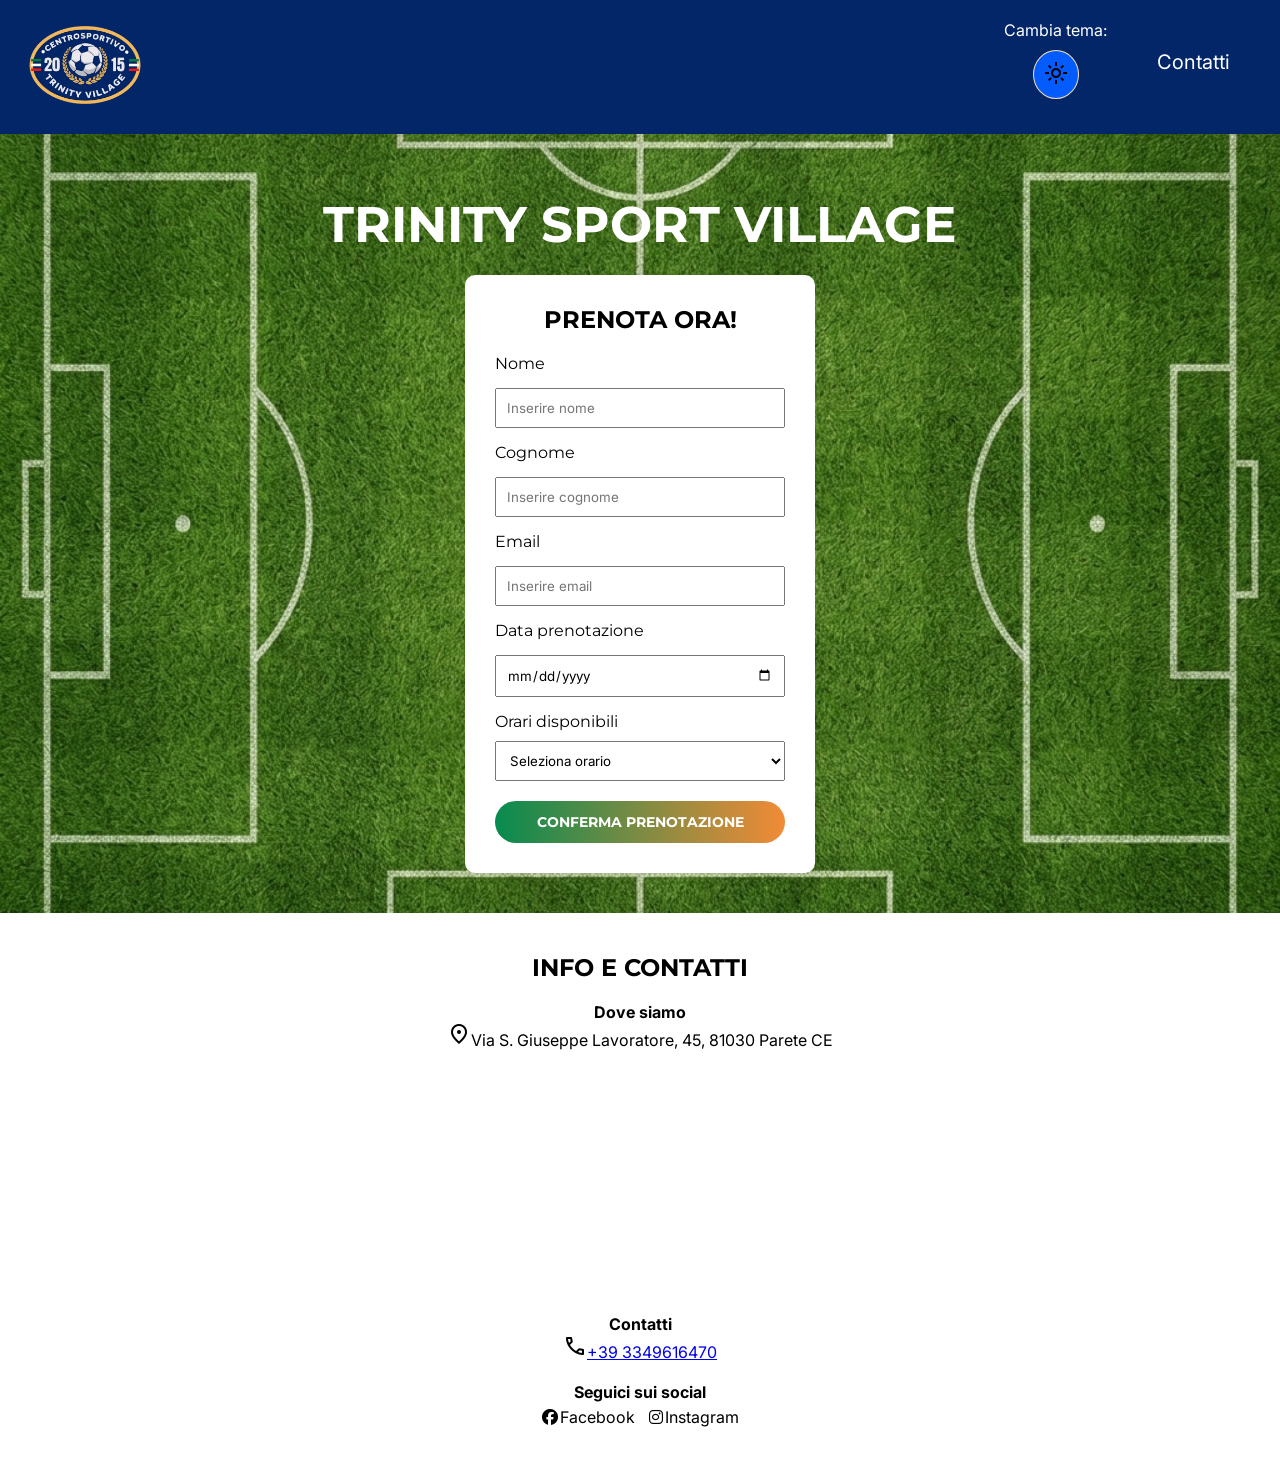
==== index.html @ fc00797b "fixare la section contact" ====
<!doctype html>
<html lang="it">
  <head>
    <meta charset="UTF-8" />
    <meta name="viewport" content="width=device-width, initial-scale=1.0" />
    <title>Trinity Sport Village</title>
    <!-- FONTS -->
    <link rel="preconnect" href="https://fonts.googleapis.com" />
    <link rel="preconnect" href="https://fonts.gstatic.com" crossorigin />
    <link
      href="https://fonts.googleapis.com/css2?family=Inter:wght@400;500&family=Montserrat:wght@600;800&display=swap"
      rel="stylesheet"
    />
    <!-- LOGO -->
    <link
      rel="stylesheet"
      href="https://fonts.googleapis.com/css2?family=Material+Symbols+Outlined:opsz,wght,FILL,GRAD@24,400,0,0"
    />
    <link
      rel="stylesheet"
      href="https://cdnjs.cloudflare.com/ajax/libs/font-awesome/6.7.2/css/all.min.css"
    />
    <link rel="stylesheet" href="assets/css/style.css" />
    <script type="module" src="assets/js/script.js"></script>
  </head>
  <body>
    <header>
      <!-- NAV-BAR -->
      <div class="nav-bar">
        <img src="assets/img/logo.png" alt="logo sito web" />
        <a href="#contatti" class="contacts-navbar">Contatti</a>
        <!-- CAMBIA TEMA -->
        <div class="day-night">
          <p>Cambia tema:</p>
          <button class="day">
            <span class="material-symbols-outlined">light_mode</span>
          </button>
        </div>
      </div>
    </header>
    <main>
      <h1>TRINITY SPORT VILLAGE</h1>
      <form class="reserve">
        <h2>PRENOTA ORA!</h2>
        <!-- NOME -->
        <label for="nameUser">Nome</label>
        <input
          type="text"
          name="nameUser"
          id="nameUser"
          placeholder="Inserire nome"
        />
        <!-- COGNOME -->
        <label for="surnameUser">Cognome</label>
        <input
          type="text"
          name="surnameUser"
          id="surnameUser"
          placeholder="Inserire cognome"
        />
        <!-- EMAIL -->
        <label for="emailUser">Email</label>
        <input
          type="email"
          name="emailUser"
          id="emailUser"
          placeholder="Inserire email"
        />
        <!-- DATA PRENOTAZIONE -->
        <label for="data">Data prenotazione</label>
        <input type="date" name="dateAvailables" id="dateAvailables" />
        <!-- ORARI DISPONIBILI -->
        <label for="timesAvailable">Orari disponibili</label>
        <select name="timesAvailable" id="timesAvailable">
          <option value="">Seleziona orario</option>
        </select>
        <!-- CONFERMA PRENOTAZIONE -->
        <button type="submit" class="btnReserve">CONFERMA PRENOTAZIONE</button>
      </form>
    </main>
    <section>
      <h2>INFO E CONTATTI</h2>
      <div class="position">
        <b>Dove siamo</b>
        <p>
          <span class="material-symbols-outlined"> location_on </span>Via S.
          Giuseppe Lavoratore, 45, 81030 Parete CE
        </p>
        <iframe
          src="https://www.google.com/maps/embed?pb=!1m18!1m12!1m3!1d3013.2304480233797!2d14.166755799999997!3d40.9545302!2m3!1f0!2f0!3f0!3m2!1i1024!2i768!4f13.1!3m3!1m2!1s0x133b051fa4dfe3d1%3A0xce364cc2c25df5a0!2sTrinity%20Sport%20Village!5e0!3m2!1sit!2sit!4v1792702112788!5m2!1sit!2sit"
          width="600"
          height="450"
          style="border: 0"
          allowfullscreen=""
          loading="lazy"
          referrerpolicy="strict-origin-when-cross-origin"
        ></iframe>
      </div>
      <div class="contacts">
        <b>Contatti</b>
        <p>
          <span class="material-symbols-outlined"> call </span
          ><a href="tel:+393349616470">+39 3349616470</a>
        </p>
        <br />
        <b>Seguici sui social</b>
        <br />
        <div class="social">
          <p><i class="fa-brands fa-facebook"></i>Facebook</p>
          <p><i class="fa-brands fa-instagram"></i>Instagram</p>
        </div>
      </div>
    </section>
  </body>
</html>
---- assets/css/style.css ----
* {
  margin: 0;
  padding: 0;
  box-sizing: border-box;
}

main {
  background-image: url("../img/background-day.jpg");
  background-size: cover;
  background-position: center;
  min-height: calc(100vh - 134px);
  padding: 40px 20px;
}

section {
  padding: 40px 20px;
}

body,
input,
select,
textarea {
  font-family: "Inter", sans-serif;
}

h1,
h2,
h3,
h4,
h5,
h6,
button,
label {
  font-family: "Montserrat", sans-serif;
}

/* nav-bar */
header {
  background-color: #032668;
}

header img {
  width: 150px;
  padding-left: 20px;
}

.contacts-navbar {
  float: right;
  text-decoration: none;
  padding: 50px;
  color: white;
  font-size: 20px;
}

.day-night {
  margin-top: 20px;
  text-align: center;
  display: inline;
  float: right;
  color: white;
}

.day-night button {
  background-color: #045cff;
  border: 1px solid wheat;
  border-radius: 50%;
  cursor: pointer;
  margin: 10px;
  padding: 10px;
}

h1 {
  margin: 20px;
  text-align: center;
  font-size: 50px;
  color: white;
  font-weight: bold;
}

/* FORM */

.reserve {
  max-width: 350px;
  margin: 0px auto;
  text-align: center;
  background-color: white;
  border-radius: 10px;
  padding: 30px;
}

.reserve h2 {
  color: black;
  margin-bottom: 20px;
}

.reserve label,
.reserve input {
  display: block;
  width: 100%;
  margin-top: 15px;
}

.reserve label {
  text-align: left;
  color: black;
}

.reserve input {
  padding: 10px;
}

.reserve select {
  width: 100%;
  padding: 10px;
  margin-top: 10px;
}

.btnReserve {
  width: 100%;
  padding: 12px;
  margin-top: 20px;

  background: linear-gradient(to right, #078b50, #f28b36);
  color: white;

  border: none;
  border-radius: 25px;

  font-size: 14px;
  font-weight: bold;

  cursor: pointer;
}

/* INFO E CONTATTI */

section {
  text-align: center;
}

.position {
  padding: 20px;
}

iframe {
  padding-top: 20px;
  width: 480px;
  height: 240px;
}

.social p {
  display: inline-block;
  padding: 5px;
}

.social i {
  margin-right: 2px;
}
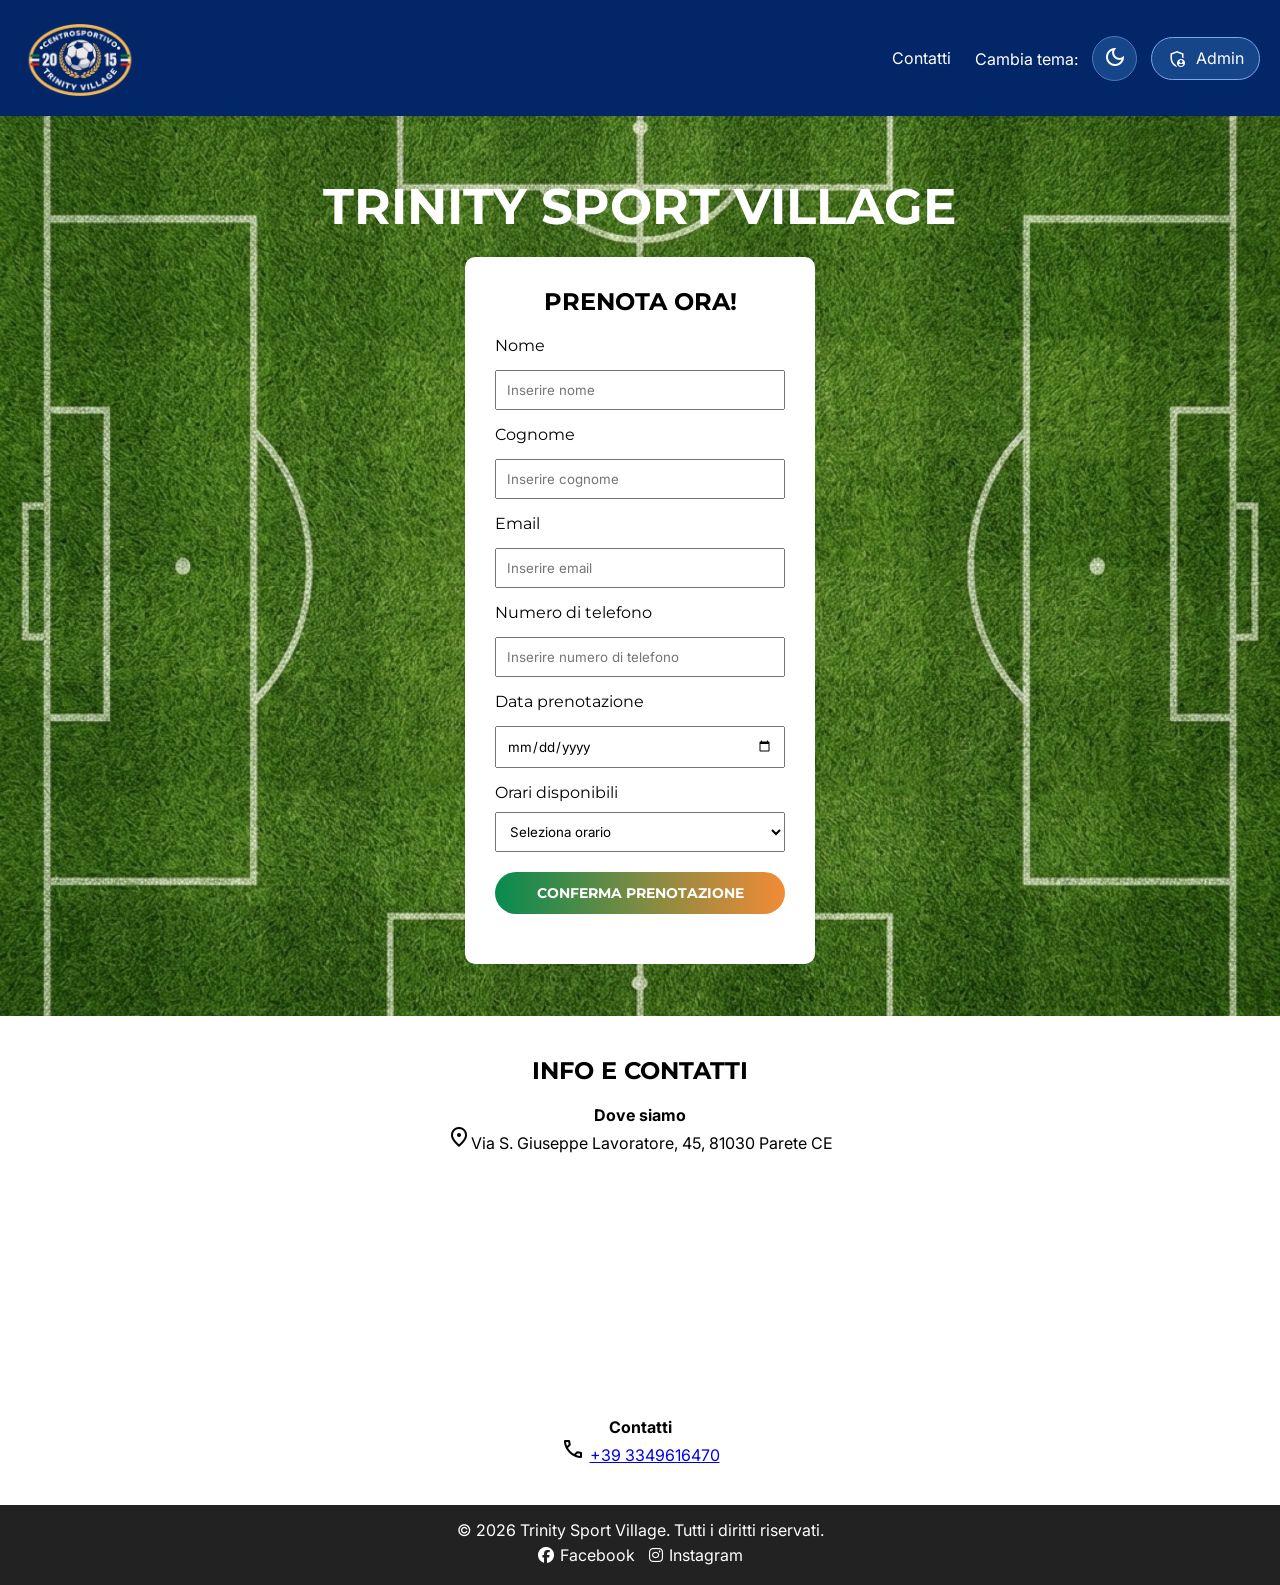
==== commit 8f1b4053: "progetto completato" ====
--- a/index.html
+++ b/index.html
@@ -28,19 +28,26 @@
       <!-- NAV-BAR -->
       <div class="nav-bar">
         <img src="assets/img/logo.png" alt="logo sito web" />
-        <a href="#contatti" class="contacts-navbar">Contatti</a>
+        <!-- CONTATTI -->
+        <a href="#position" class="contacts-navbar">Contatti</a>
         <!-- CAMBIA TEMA -->
         <div class="day-night">
           <p>Cambia tema:</p>
-          <button class="day">
-            <span class="material-symbols-outlined">light_mode</span>
+          <button class="changeTheme">
+            <span class="material-symbols-outlined">dark_mode</span>
           </button>
         </div>
+        <!-- <span class="material-symbols-outlined">light_mode</span> -->
+        <!-- ADMIN BUTTON -->
+        <a href="admin.html" class="admin-navbar">
+          <span class="material-symbols-outlined"> admin_panel_settings </span>
+          Admin
+        </a>
       </div>
     </header>
     <main>
       <h1>TRINITY SPORT VILLAGE</h1>
-      <form class="reserve">
+      <form class="reserve" id="reserve">
         <h2>PRENOTA ORA!</h2>
         <!-- NOME -->
         <label for="nameUser">Nome</label>
@@ -49,6 +56,7 @@
           name="nameUser"
           id="nameUser"
           placeholder="Inserire nome"
+          required
         />
         <!-- COGNOME -->
         <label for="surnameUser">Cognome</label>
@@ -57,6 +65,7 @@
           name="surnameUser"
           id="surnameUser"
           placeholder="Inserire cognome"
+          required
         />
         <!-- EMAIL -->
         <label for="emailUser">Email</label>
@@ -65,13 +74,24 @@
           name="emailUser"
           id="emailUser"
           placeholder="Inserire email"
+          required
+        />
+        <!-- NUMERO DI TELEFONO -->
+        <label for="phoneNumberUser">Numero di telefono</label>
+        <input
+          type="tel"
+          name="phoneNumberUser"
+          id="phoneNumberUser"
+          placeholder="Inserire numero di telefono"
+          pattern="[0-9]+"
+          required
         />
         <!-- DATA PRENOTAZIONE -->
-        <label for="data">Data prenotazione</label>
-        <input type="date" name="dateAvailables" id="dateAvailables" />
+        <label for="dateAvailables">Data prenotazione</label>
+        <input type="date" name="dateAvailables" id="dateAvailables" required />
         <!-- ORARI DISPONIBILI -->
         <label for="timesAvailable">Orari disponibili</label>
-        <select name="timesAvailable" id="timesAvailable">
+        <select name="timesAvailable" id="timesAvailable" required>
           <option value="">Seleziona orario</option>
         </select>
         <!-- CONFERMA PRENOTAZIONE -->
@@ -80,7 +100,7 @@
     </main>
     <section>
       <h2>INFO E CONTATTI</h2>
-      <div class="position">
+      <div class="position" id="position">
         <b>Dove siamo</b>
         <p>
           <span class="material-symbols-outlined"> location_on </span>Via S.
@@ -102,14 +122,23 @@
           <span class="material-symbols-outlined"> call </span
           ><a href="tel:+393349616470">+39 3349616470</a>
         </p>
-        <br />
-        <b>Seguici sui social</b>
-        <br />
-        <div class="social">
-          <p><i class="fa-brands fa-facebook"></i>Facebook</p>
-          <p><i class="fa-brands fa-instagram"></i>Instagram</p>
-        </div>
       </div>
     </section>
+    <footer>
+      <p>&copy; 2026 Trinity Sport Village. Tutti i diritti riservati.</p>
+      <div class="social">
+        <p>
+          <a href="https://www.facebook.com/trinitysportvillage/">
+            <i class="fa-brands fa-facebook"></i> Facebook
+          </a>
+        </p>
+
+        <p>
+          <a href="https://www.instagram.com/trinitysportvillage/">
+            <i class="fa-brands fa-instagram"></i> Instagram
+          </a>
+        </p>
+      </div>
+    </footer>
   </body>
 </html>
--- a/assets/css/style.css
+++ b/assets/css/style.css
@@ -8,7 +8,7 @@
   background-image: url("../img/background-day.jpg");
   background-size: cover;
   background-position: center;
-  min-height: calc(100vh - 134px);
+  min-height: 100vh;
   padding: 40px 20px;
 }
 
@@ -35,39 +35,96 @@
 }
 
 /* nav-bar */
-header {
+
+.nav-bar {
   background-color: #032668;
+  padding: 0 20px;
+  line-height: 115px;
+  text-align: right;
 }
 
 header img {
-  width: 150px;
-  padding-left: 20px;
-}
-
-.contacts-navbar {
-  float: right;
-  text-decoration: none;
-  padding: 50px;
-  color: white;
-  font-size: 20px;
+  height: 120px;
+  float: left;
 }
 
 .day-night {
-  margin-top: 20px;
-  text-align: center;
-  display: inline;
-  float: right;
-  color: white;
+  display: inline-block;
+  vertical-align: middle;
+  color: white;
+  line-height: normal;
+}
+
+.day-night p {
+  display: inline-block;
+  vertical-align: middle;
+  margin-right: 10px;
 }
 
 .day-night button {
-  background-color: #045cff;
-  border: 1px solid wheat;
+  display: inline-block;
+  vertical-align: middle;
+}
+
+.changeTheme {
+  width: 45px;
+  height: 45px;
+  background-color: #16458a;
+  color: white;
+  border: 1px solid #4d79bd;
   border-radius: 50%;
   cursor: pointer;
-  margin: 10px;
-  padding: 10px;
-}
+}
+
+.changeTheme:hover {
+  background-color: #2459a5;
+  border-color: white;
+}
+
+.contacts-navbar {
+  display: inline-block;
+  vertical-align: middle;
+  text-decoration: none;
+  padding: 0 20px;
+  color: white;
+  font-size: 16px;
+}
+
+.contacts-navbar:hover {
+  color: #7da7e8;
+  text-decoration: underline;
+}
+
+/* PULSANTE ADMIN */
+.admin-navbar {
+  display: inline-block;
+  vertical-align: middle;
+  text-decoration: none;
+  color: white;
+  font-family: "Inter", sans-serif;
+  font-size: 16px;
+  line-height: normal;
+  padding: 10px 15px;
+  margin-left: 10px;
+  border: 1px solid #7da7e8;
+  border-radius: 25px;
+  background-color: #16458a;
+}
+
+.admin-navbar span {
+  vertical-align: middle;
+  font-size: 20px;
+  margin-right: 5px;
+}
+
+.admin-navbar:hover {
+  background-color: #2459a5;
+  border-color: white;
+}
+
+/* END */
+
+/* H1 MAIN */
 
 h1 {
   margin: 20px;
@@ -77,7 +134,9 @@
   font-weight: bold;
 }
 
-/* FORM */
+/* END */
+
+/* FORM MAIN */
 
 .reserve {
   max-width: 350px;
@@ -118,7 +177,7 @@
 .btnReserve {
   width: 100%;
   padding: 12px;
-  margin-top: 20px;
+  margin: 20px 0;
 
   background: linear-gradient(to right, #078b50, #f28b36);
   color: white;
@@ -130,6 +189,56 @@
   font-weight: bold;
 
   cursor: pointer;
+}
+
+.btnReserve:hover {
+  opacity: 0.85;
+}
+
+/* END */
+
+/* FORM DARK MODE */
+
+main.dark-mode {
+  background-image: url("../img/background-night.jpg");
+}
+
+.reserve.dark-mode {
+  background-color: #30343b;
+}
+
+.reserve.dark-mode h2,
+.reserve.dark-mode label {
+  color: white;
+}
+
+.reserve input.dark-mode,
+.reserve select.dark-mode {
+  background-color: #555b65;
+  color: white;
+  border: 1px solid #777f8c;
+}
+
+.reserve input.dark-mode::placeholder {
+  color: #e0e0e0;
+}
+
+.btnReserve.dark-mode {
+  background: #f0a52b;
+  color: #172033;
+}
+
+.btnReserve.dark-mode:hover {
+  background: #ffc45c;
+}
+
+/* END */
+
+/* ORARI PRENOTATI */
+.reserved {
+  background-color: #d3d3d3;
+  color: red;
+  text-decoration: line-through;
 }
 
 /* INFO E CONTATTI */
@@ -148,6 +257,25 @@
   height: 240px;
 }
 
+.contacts span {
+  padding-right: 5px;
+}
+
+.contacts a:hover {
+  color: black;
+}
+
+/* END */
+
+/* FOOTER */
+
+footer {
+  text-align: center;
+  padding: 15px;
+  background-color: #222;
+  color: white;
+}
+
 .social p {
   display: inline-block;
   padding: 5px;
@@ -156,3 +284,15 @@
 .social i {
   margin-right: 2px;
 }
+
+footer a {
+  color: white;
+  text-decoration: none;
+}
+
+footer a:hover {
+  color: white;
+  text-decoration: underline;
+}
+
+/* END */
